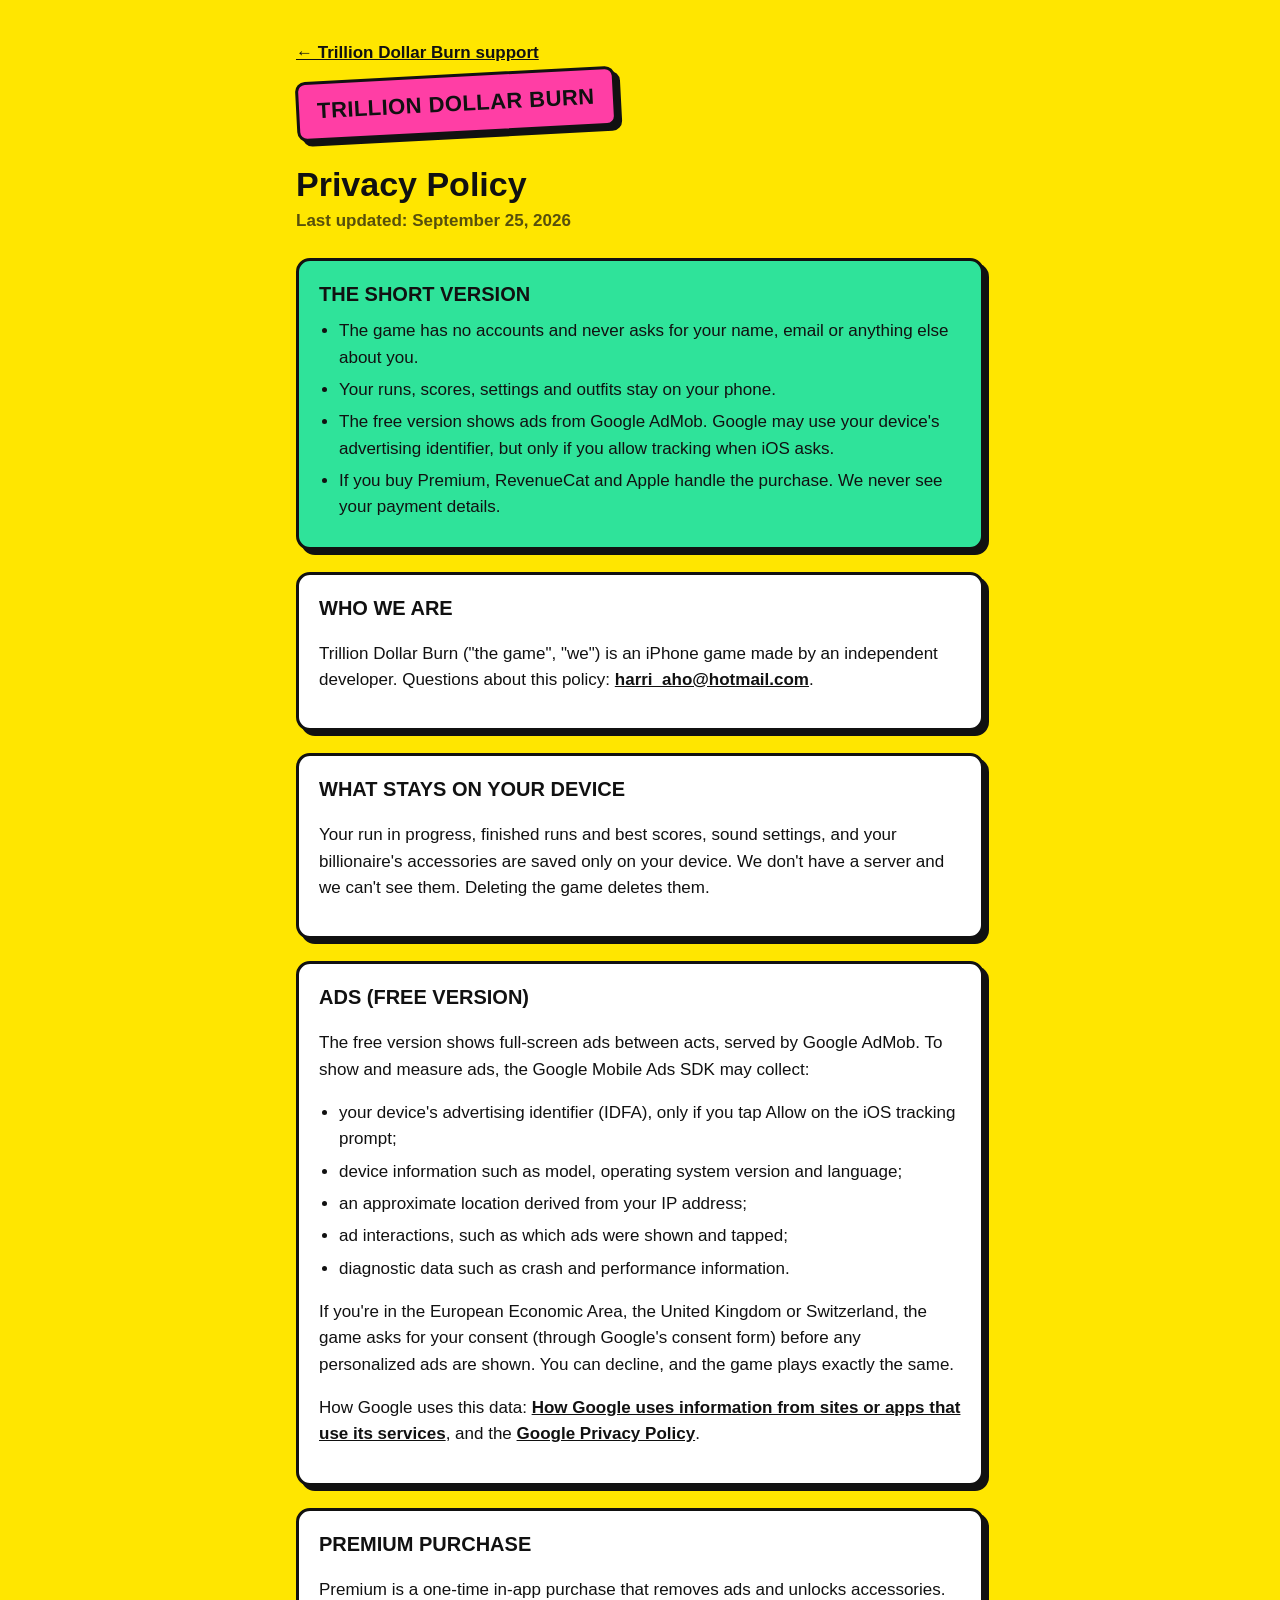
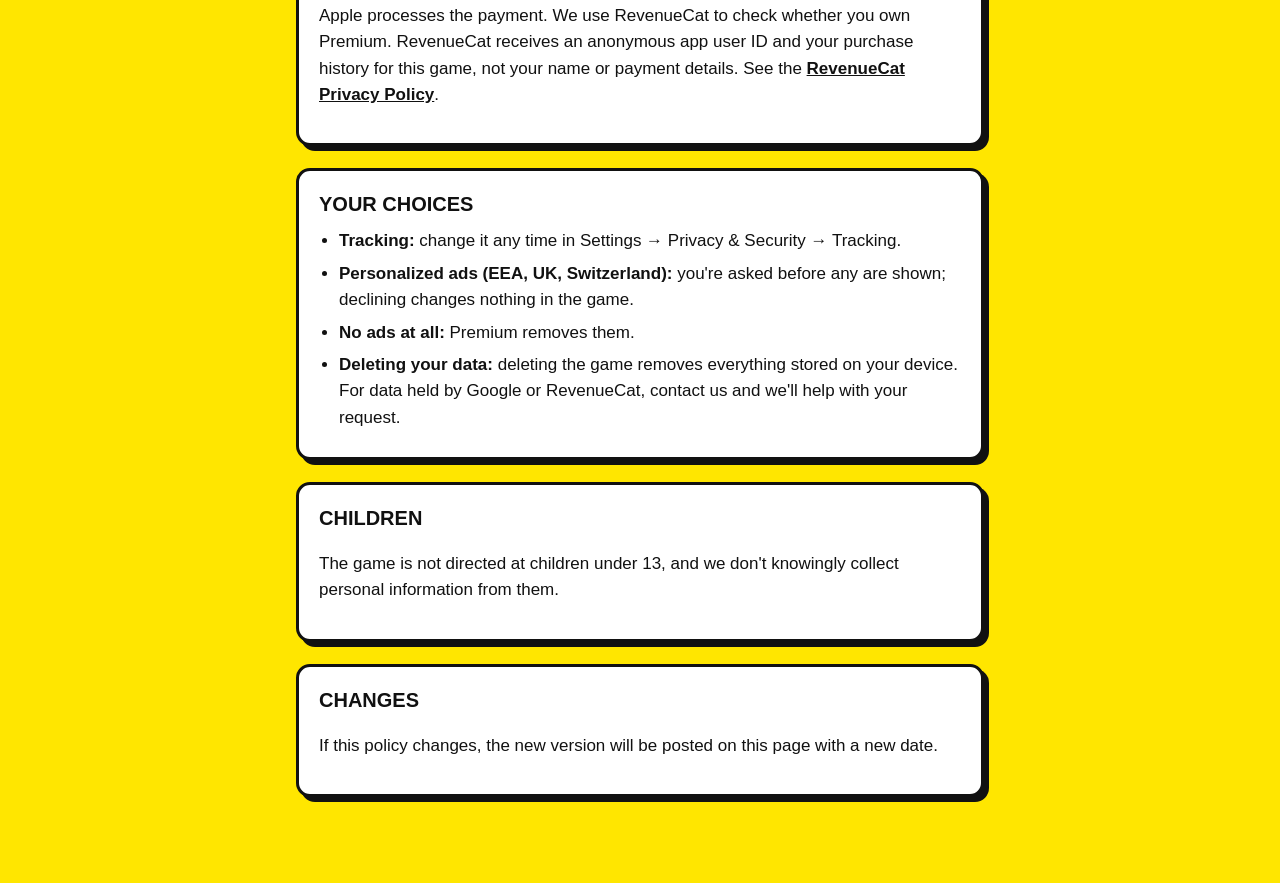
==== trillion-dollar-burn/privacy.html @ bb02c013 "feat: public website with support page, privacy policy and app-ads.txt site/ is published to the pub" ====
<!doctype html>
<html lang="en">
<head>
<meta charset="utf-8">
<meta name="viewport" content="width=device-width, initial-scale=1">
<title>Trillion Dollar Burn · Privacy Policy</title>
<meta name="description" content="What Trillion Dollar Burn collects, why, and your choices.">
<link rel="stylesheet" href="../style.css">
</head>
<body>
<main>
  <nav><a href="./">← Trillion Dollar Burn support</a></nav>
  <div class="logo">TRILLION DOLLAR BURN</div>
  <h1>Privacy Policy</h1>
  <p class="updated">Last updated: September 25, 2026</p>

  <section class="short">
    <h2>The short version</h2>
    <ul>
      <li>The game has no accounts and never asks for your name, email or anything else about you.</li>
      <li>Your runs, scores, settings and outfits stay on your phone.</li>
      <li>The free version shows ads from Google AdMob. Google may use your device's advertising identifier, but
        only if you allow tracking when iOS asks.</li>
      <li>If you buy Premium, RevenueCat and Apple handle the purchase. We never see your payment details.</li>
    </ul>
  </section>

  <section>
    <h2>Who we are</h2>
    <p>Trillion Dollar Burn ("the game", "we") is an iPhone game made by an independent developer. Questions about
      this policy: <a href="mailto:harri_aho@hotmail.com">harri_aho@hotmail.com</a>.</p>
  </section>

  <section>
    <h2>What stays on your device</h2>
    <p>Your run in progress, finished runs and best scores, sound settings, and your billionaire's accessories are
      saved only on your device. We don't have a server and we can't see them. Deleting the game deletes them.</p>
  </section>

  <section>
    <h2>Ads (free version)</h2>
    <p>The free version shows full-screen ads between acts, served by Google AdMob. To show and measure ads, the
      Google Mobile Ads SDK may collect:</p>
    <ul>
      <li>your device's advertising identifier (IDFA), only if you tap Allow on the iOS tracking prompt;</li>
      <li>device information such as model, operating system version and language;</li>
      <li>an approximate location derived from your IP address;</li>
      <li>ad interactions, such as which ads were shown and tapped;</li>
      <li>diagnostic data such as crash and performance information.</li>
    </ul>
    <p>If you're in the European Economic Area, the United Kingdom or Switzerland, the game asks for your consent
      (through Google's consent form) before any personalized ads are shown. You can decline, and the game plays
      exactly the same.</p>
    <p>How Google uses this data: <a href="https://policies.google.com/technologies/partner-sites">How Google uses
      information from sites or apps that use its services</a>, and the
      <a href="https://policies.google.com/privacy">Google Privacy Policy</a>.</p>
  </section>

  <section>
    <h2>Premium purchase</h2>
    <p>Premium is a one-time in-app purchase that removes ads and unlocks accessories. Apple processes the payment.
      We use RevenueCat to check whether you own Premium. RevenueCat receives an anonymous app user ID and your
      purchase history for this game, not your name or payment details. See the
      <a href="https://www.revenuecat.com/privacy">RevenueCat Privacy Policy</a>.</p>
  </section>

  <section>
    <h2>Your choices</h2>
    <ul>
      <li><strong>Tracking:</strong> change it any time in Settings → Privacy &amp; Security → Tracking.</li>
      <li><strong>Personalized ads (EEA, UK, Switzerland):</strong> you're asked before any are shown; declining
        changes nothing in the game.</li>
      <li><strong>No ads at all:</strong> Premium removes them.</li>
      <li><strong>Deleting your data:</strong> deleting the game removes everything stored on your device. For data
        held by Google or RevenueCat, contact us and we'll help with your request.</li>
    </ul>
  </section>

  <section>
    <h2>Children</h2>
    <p>The game is not directed at children under 13, and we don't knowingly collect personal information from
      them.</p>
  </section>

  <section>
    <h2>Changes</h2>
    <p>If this policy changes, the new version will be posted on this page with a new date.</p>
  </section>
</main>
</body>
</html>
---- style.css ----
:root {
  --paper: #ffe600;
  --ink: #111111;
  --pink: #ff3ea5;
  --mint: #2fe39a;
  --card: #ffffff;
  --outline: 3px;
  --shadow: 5px;
}
* { box-sizing: border-box; }
body {
  margin: 0;
  background: var(--paper);
  color: var(--ink);
  font: 17px/1.55 -apple-system, BlinkMacSystemFont, "Helvetica Neue", Arial, sans-serif;
}
main { max-width: 720px; margin: 0 auto; padding: 40px 16px 64px; }
.logo {
  display: inline-block;
  background: var(--pink);
  border: var(--outline) solid var(--ink);
  border-radius: 10px;
  box-shadow: var(--shadow) var(--shadow) 0 var(--ink);
  padding: 10px 18px;
  font-weight: 900;
  font-size: 22px;
  letter-spacing: 0.02em;
  transform: rotate(-3deg);
}
h1 { font-size: 34px; line-height: 1.1; margin: 32px 0 4px; font-weight: 900; }
.updated { font-weight: 700; opacity: 0.7; margin: 0 0 24px; }
section {
  background: var(--card);
  border: var(--outline) solid var(--ink);
  border-radius: 14px;
  box-shadow: var(--shadow) var(--shadow) 0 var(--ink);
  padding: 18px 20px;
  margin: 22px 0;
}
h2 { font-size: 20px; margin: 0 0 8px; font-weight: 900; text-transform: uppercase; }
ul { padding-left: 20px; margin: 8px 0; }
li { margin: 6px 0; }
a { color: var(--ink); font-weight: 700; }
.short { background: var(--mint); }
nav { margin: 0 0 8px; font-weight: 700; }
.button {
  display: inline-block;
  background: var(--ink);
  color: var(--paper);
  border-radius: 12px;
  padding: 12px 18px;
  font-weight: 900;
  text-decoration: none;
  box-shadow: var(--shadow) var(--shadow) 0 var(--pink);
}
.button:hover, .button:focus-visible { transform: translate(-1px, -1px); }
a:focus-visible { outline: 3px solid var(--pink); outline-offset: 3px; }
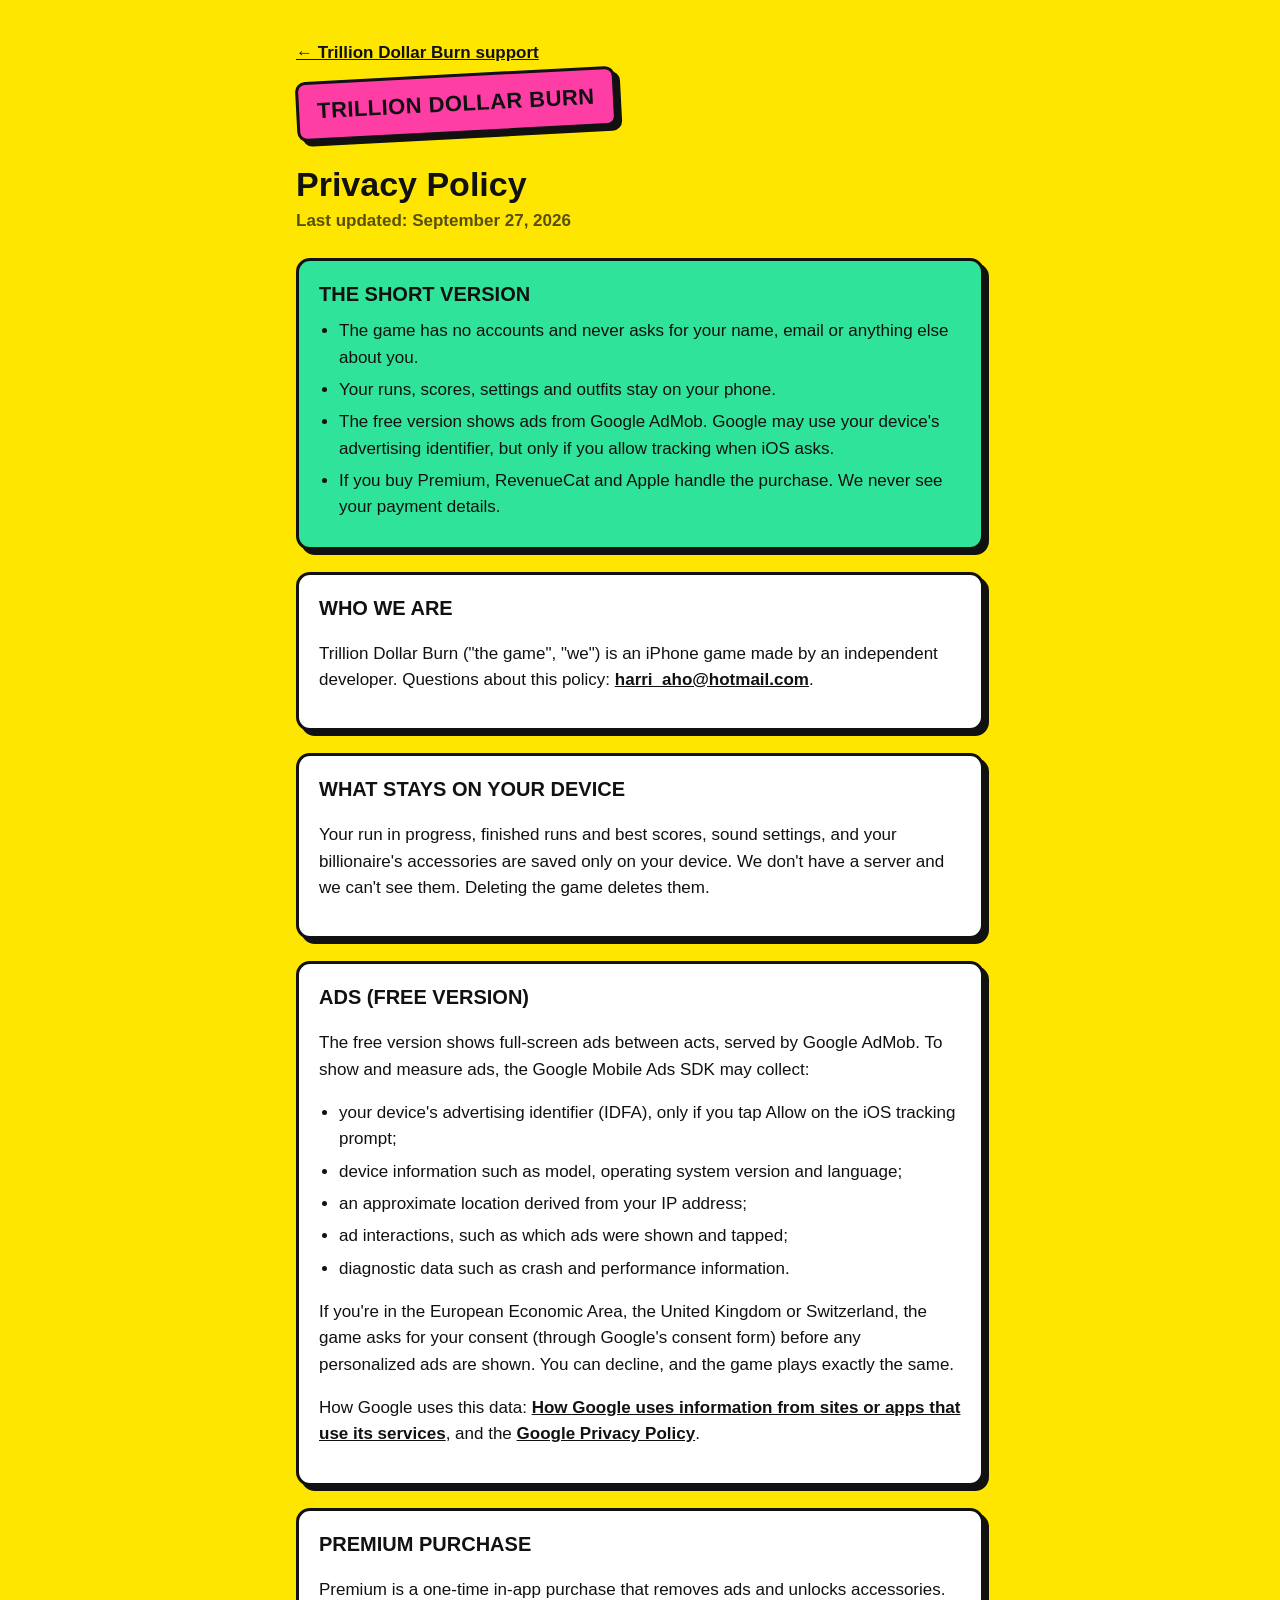
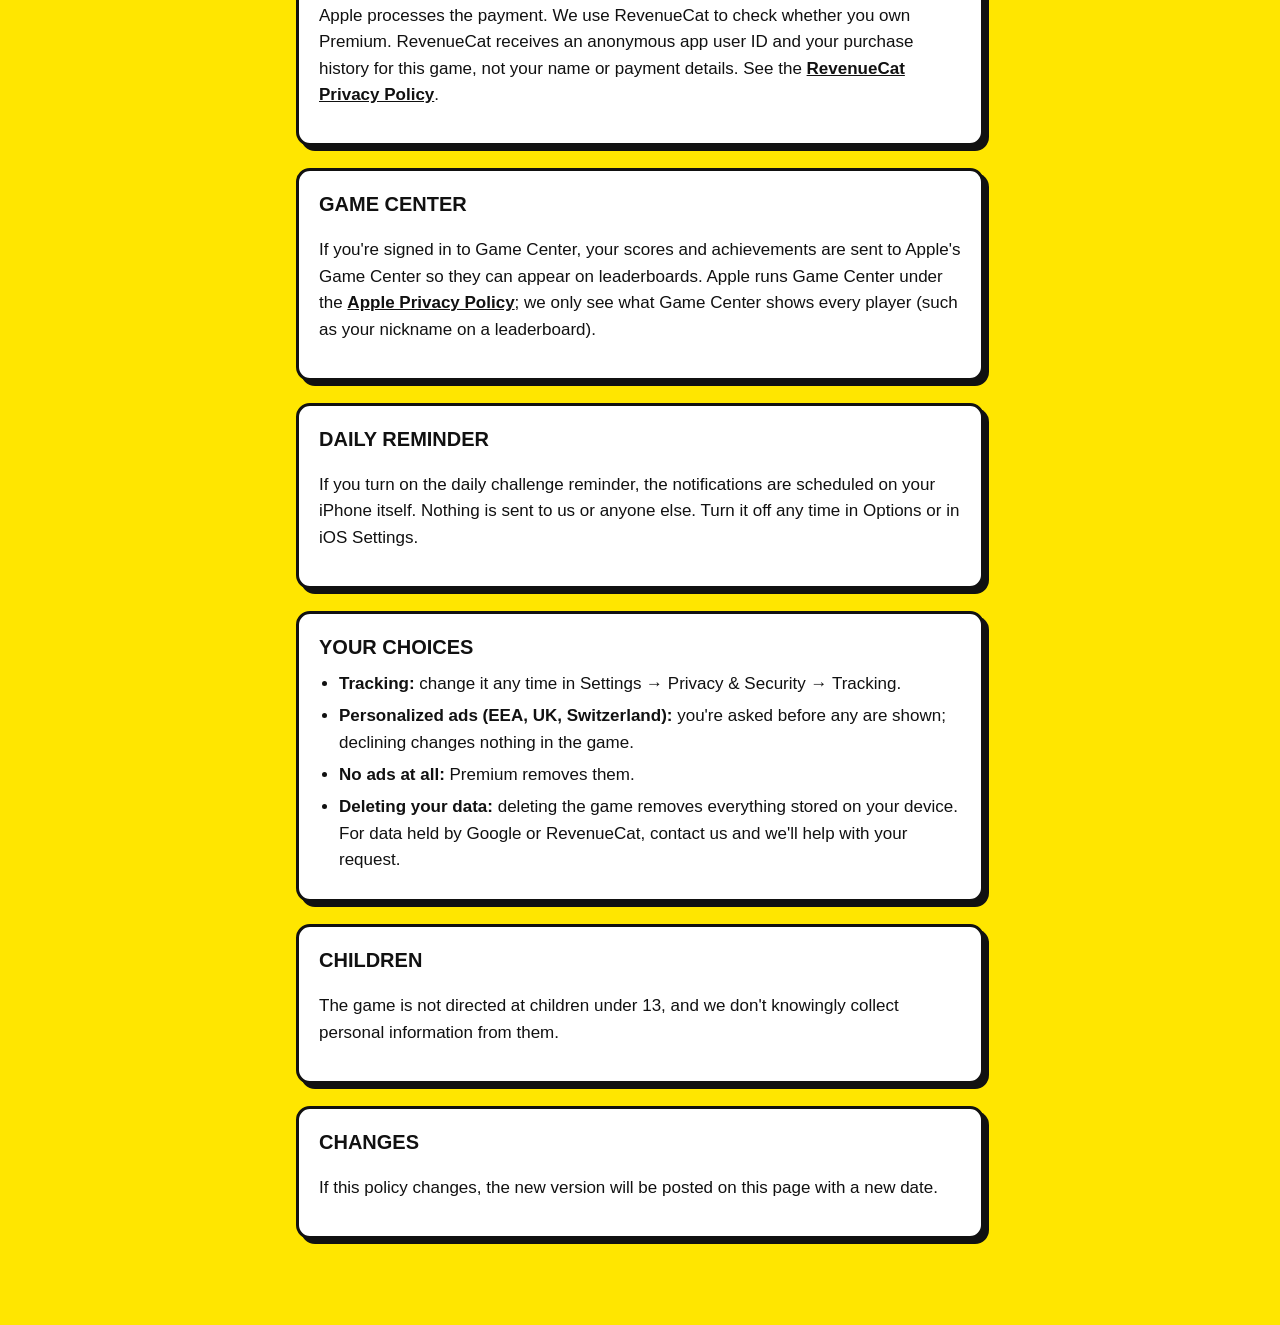
==== commit a266e9ce: "feat: store listing in 7 languages, prepare-next-version script, policy covers Game Center and remin" ====
--- a/trillion-dollar-burn/privacy.html
+++ b/trillion-dollar-burn/privacy.html
@@ -12,7 +12,7 @@
   <nav><a href="./">← Trillion Dollar Burn support</a></nav>
   <div class="logo">TRILLION DOLLAR BURN</div>
   <h1>Privacy Policy</h1>
-  <p class="updated">Last updated: September 25, 2026</p>
+  <p class="updated">Last updated: September 27, 2026</p>
 
   <section class="short">
     <h2>The short version</h2>
@@ -65,6 +65,20 @@
   </section>
 
   <section>
+    <h2>Game Center</h2>
+    <p>If you're signed in to Game Center, your scores and achievements are sent to Apple's Game Center so they can
+      appear on leaderboards. Apple runs Game Center under the
+      <a href="https://www.apple.com/legal/privacy/">Apple Privacy Policy</a>; we only see what Game Center shows every
+      player (such as your nickname on a leaderboard).</p>
+  </section>
+
+  <section>
+    <h2>Daily reminder</h2>
+    <p>If you turn on the daily challenge reminder, the notifications are scheduled on your iPhone itself. Nothing
+      is sent to us or anyone else. Turn it off any time in Options or in iOS Settings.</p>
+  </section>
+
+  <section>
     <h2>Your choices</h2>
     <ul>
       <li><strong>Tracking:</strong> change it any time in Settings → Privacy &amp; Security → Tracking.</li>
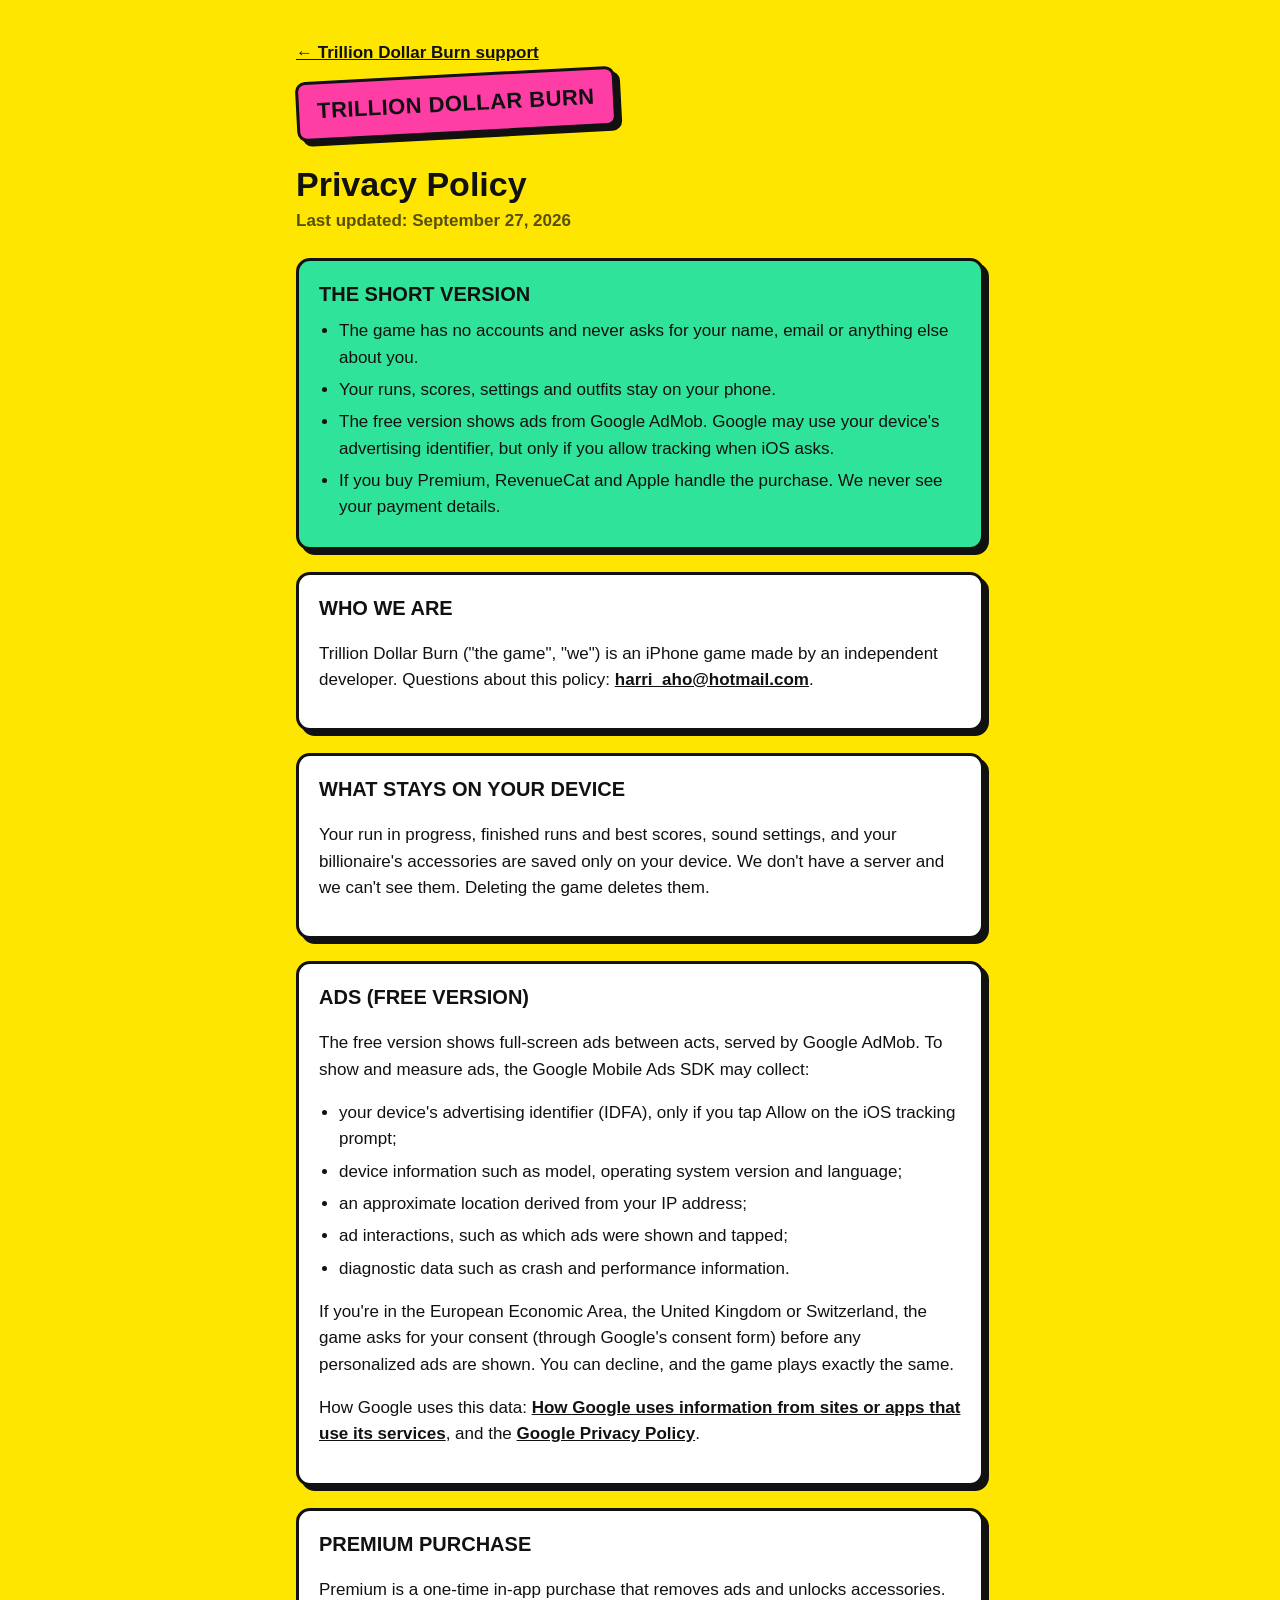
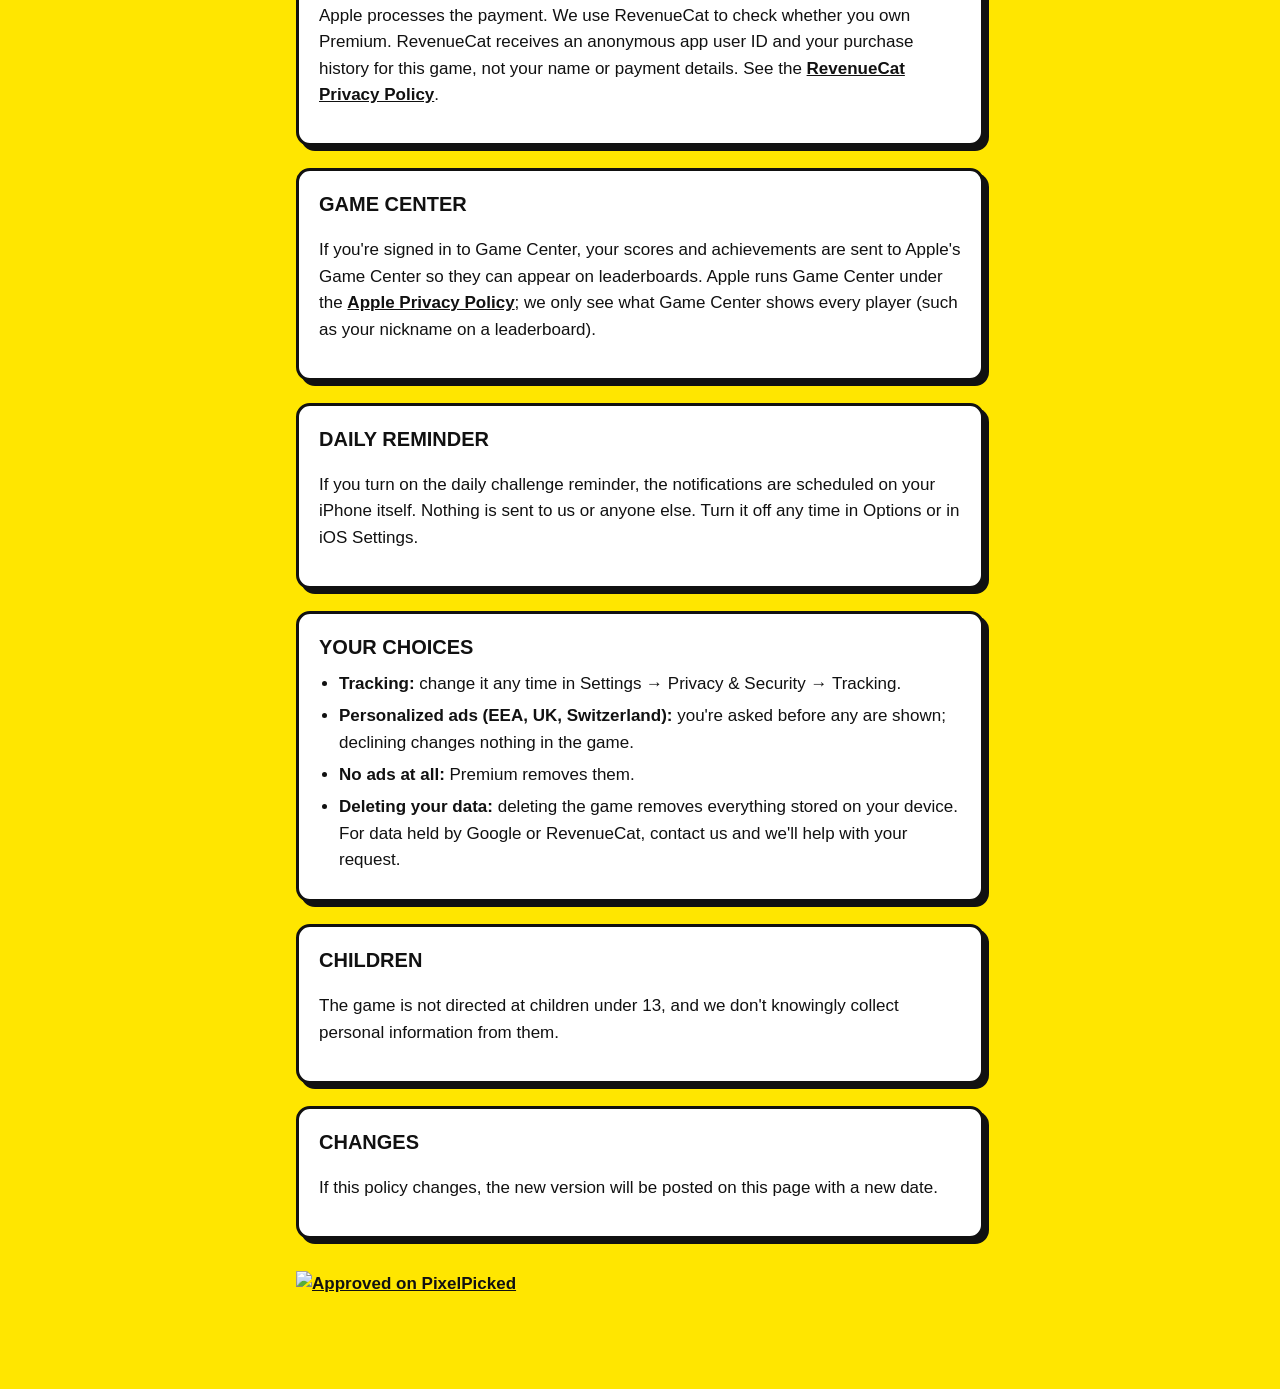
==== commit a9ec0b82: "Add the PixelPicked badge to the privacy page. Co-authored-by: Cursor <cursoragent@cursor.com>" ====
--- a/trillion-dollar-burn/privacy.html
+++ b/trillion-dollar-burn/privacy.html
@@ -100,6 +100,13 @@
     <h2>Changes</h2>
     <p>If this policy changes, the new version will be posted on this page with a new date.</p>
   </section>
+
+  <p class="badge">
+    <a href="https://pixelpicked.com/game/3zaC4w4S855/trillion-dollar-burn" target="_blank" rel="noopener">
+      <img src="https://api.pixelpicked.com/api/badges/3zaC4w4S855/live.png?theme=dark"
+           width="250" height="54" alt="Approved on PixelPicked" />
+    </a>
+  </p>
 </main>
 </body>
 </html>
--- a/style.css
+++ b/style.css
@@ -55,3 +55,5 @@
 }
 .button:hover, .button:focus-visible { transform: translate(-1px, -1px); }
 a:focus-visible { outline: 3px solid var(--pink); outline-offset: 3px; }
+.badge { margin: 32px 0 0; }
+.badge img { display: block; height: auto; }
